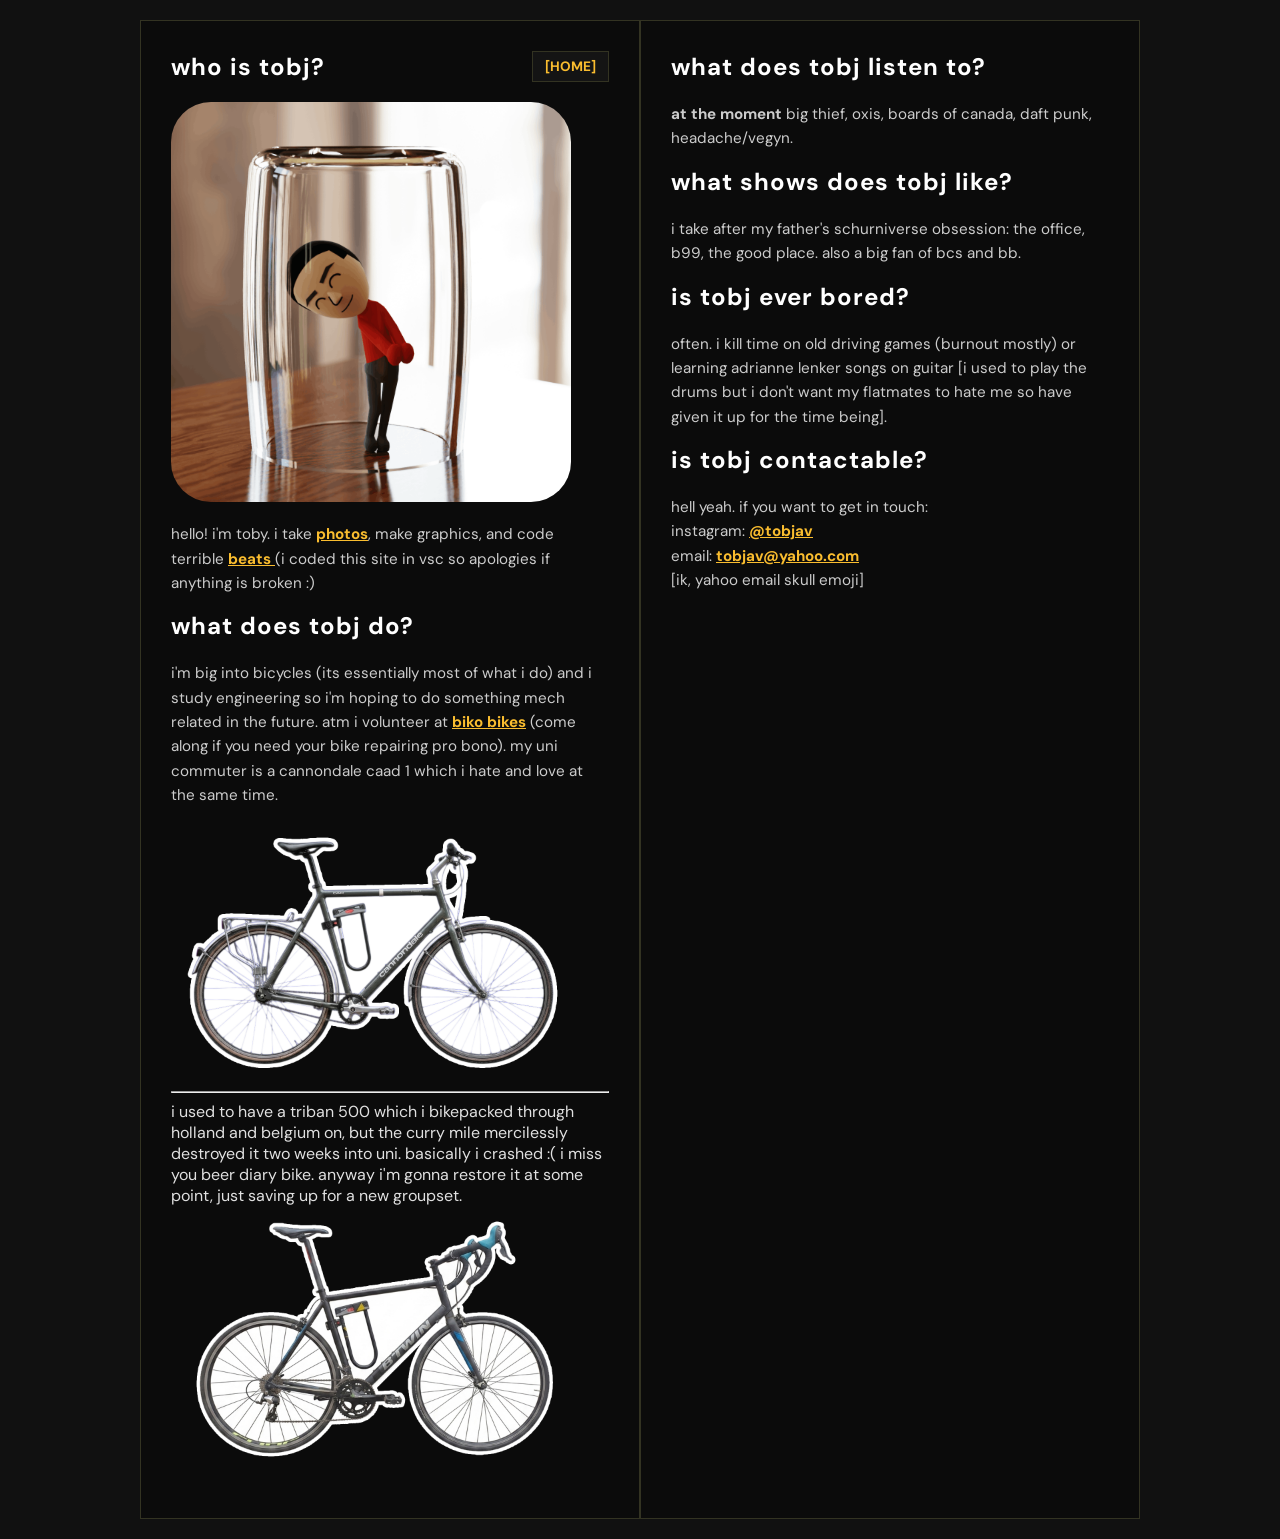
==== about.html @ a073119e "first commit" ====
<!DOCTYPE html>
<html lang="en">
<head>
    <meta charset="UTF-8">
    <meta name="viewport" content="width=device-width, initial-scale=1.0">
    <title>About Tobj</title>
    <style>
        /* This changes the text highlight selection color */
        ::selection {
            background-color: #fabd2f;
            color: #0b0b0b;
        }
        /* For Safari support */
        ::-moz-selection {
            background-color: #fabd2f;
            color: #0b0b0b;
        }
        @font-face {
            font-family: 'DM';
            src: url('DMSans-VariableFont_opsz,wght.ttf') format('woff2');
            /* font-weight: normal; */
            /* font-style: normal; */
        }
        body {
            background-color: #111111; 
            color: #e0e0e0;
            font-family: DM;
            margin: 0;
            padding: 20px;
            display: flex;
            justify-content: center;
        }
        a {
            color: #fabd2f;
            text-decoration: underline;
            font-weight: bolder;    
        }
        .wrapper {
            max-width: 1000px;
            width: 100%;
            display: grid;
            grid-template-columns: 1fr 1fr; 
            gap: 0px; 
        }

        .content-box {
            border: 1px solid #333322; 
            padding: 30px;
            box-sizing: border-box;
            background-color: rgba(11, 11, 11, 0.8); 
        }

        .content-box h2 {
            font-family: DM; 
            font-size: 1.5rem;
            letter-spacing: 1px;
            margin-top: 0;
            margin-bottom: 20px;
            color: #ffffff;
        }

        .content-box p {
            line-height: 1.6;
            font-size: 0.95rem;
            color: #cccccc;
        }

        .header-container {
            display: flex;
            justify-content: space-between; /* Pushes title to left, button to right */
            align-items: center;     /* Perfectly aligns them vertically */
            margin-bottom: 20px;     /* Spaces it from content below */
        }

        .home-btn {
            display: inline-block;   /* Changed from display: table */
            padding: 6px 12px;
            border: 1px solid #333322;
            background-color: #141414;
            color: #fabd2f;
            text-decoration: none;
            font-weight: bold;
            font-size: 0.85rem;
            transition: all 0.2s ease;
        }

        /* Optional: Removes default margin from header so alignment is perfect */
        .header-container h2 {
            margin: 0; 
        }

        .home-btn:hover {
            background-color: #fabd2f;
            color: #0b0b0b;
            border-color: #fabd2f;
        }

        /* ── SPLASH ── */
        #splash-screen {
            position: fixed;
            inset: 0;
            background: #111111;
            display: flex;
            align-items: center;
            justify-content: center;
            z-index: 9999;
            transition: opacity 0.5s ease-out;
        }
        .splash-content { display:flex; flex-direction:column; align-items:center; gap:20px; }
        .splash-logo {
            font-size: clamp(32px, 12vw, 72px);
            font-weight: bold;
            letter-spacing: 0px;
            font-family: DM;
        }
        .progress-track {
            width:180px; height:4px;
            background:rgba(255,255,255,0.1);
            border-radius:2px; overflow:hidden;
        }
        .progress-bar {
            height:100%; width:0%;
            background:#FABD2F;
            animation: fakeLoad .5s cubic-bezier(0.4,0,0.2,1) forwards;
        }
        @keyframes fakeLoad {
            0%{width:0%} 100%{width:100%}
        }
        #splash-screen.fade-away { opacity:0; pointer-events:none; }


        @media (max-width: 768px) {
            .wrapper {
                grid-template-columns: 1fr;
            }
        }
    </style>
</head>
<body>
  <div id="splash-screen">
    <div class="splash-content">
        <div class="splash-logo">tobjav</div>
        <div class="progress-track"><div class="progress-bar"></div></div>
    </div>
  </div>
    <div class="wrapper">
        
        <div class="content-box">
            
        <div class="header-container">
            <h2>who is tobj?</h2>
            <a href="index.html" class="home-btn">[HOME]</a>
        </div>
            <img style="margin-left:auto;margin-right:auto;width: 400px; border-radius: 10%;"src="assets/images/mii.png">
            <p>hello! i'm toby. i take <a href="https://www.pexels.com/@toby-francis-2161504024/gallery/">photos</a>, make graphics, and code terrible <a href="strudels.html"> beats </a>(i coded this site in vsc so apologies if anything is broken :)</p>
            
            <!-- <br><hr style="border-color: #333322;"><br>  -->
            
            <h2>what does tobj do?</h2>
            <p>i'm big into bicycles (its essentially most of what i do) and i study engineering so i'm hoping to do something mech related in the future. atm i volunteer at <a href="https://www.instagram.com/bikobikes/">biko bikes</a> (come along if you need your bike repairing pro bono). my uni commuter is a cannondale caad 1 which i hate and love at the same time.</p>
            <img style="margin-left:auto;margin-right:auto;width: 400px; border-radius: 10%;"src="assets/bike/cannon.png"><br><hr>
            i used to have a triban 500 which i bikepacked through holland and belgium on, but the curry mile mercilessly destroyed it two weeks into uni. basically i crashed :( i miss you beer diary bike. anyway i'm gonna restore it at some point, just saving up for a new groupset.
            <img style="margin-left:auto;margin-right:auto;width: 400px; border-radius: 10%;"src="assets/bike/btwin.png"><br><br>
        </div>

        <div class="content-box">
            <h2>what does tobj listen to?</h2>
            <p><strong>at the moment</strong> big thief, oxis, boards of canada, daft punk, headache/vegyn.</p>
            <h2>what shows does tobj like?</h2>
            <p>i take after my father's schurniverse obsession: the office, b99, the good place. also a big fan of bcs and bb.
            </p>
            <h2>is tobj ever bored?</h2>
            <p>often. i kill time on old driving games (burnout mostly) or learning adrianne lenker songs on guitar [i used to play the drums but i don't want my flatmates to hate me so have given it up for the time being].</p>
            <h2>is tobj contactable?
            </h2>
            <p>hell yeah. if you want to get in touch: <br> instagram: <a href="https://www.instagram.com/tobjav/">@tobjav</a><br>
            email: <a href="mailto:tobjav@yahoo.com">tobjav@yahoo.com</a> <br>
            [ik, yahoo email skull emoji]</p>
        </div>

    </div>


<script>

window.addEventListener('DOMContentLoaded', () => {
    const splash = document.getElementById('splash-screen');
    
    // Wait 1.5 seconds (1500 milliseconds)
    setTimeout(() => {
        splash.classList.add('fade-away');
        
        // Wait 0.5 seconds for the CSS fade transition to finish, then delete it
        setTimeout(() => {
            splash.remove();
        }, 500);
        
    }, 500);
});

</script>
</body>
</html>
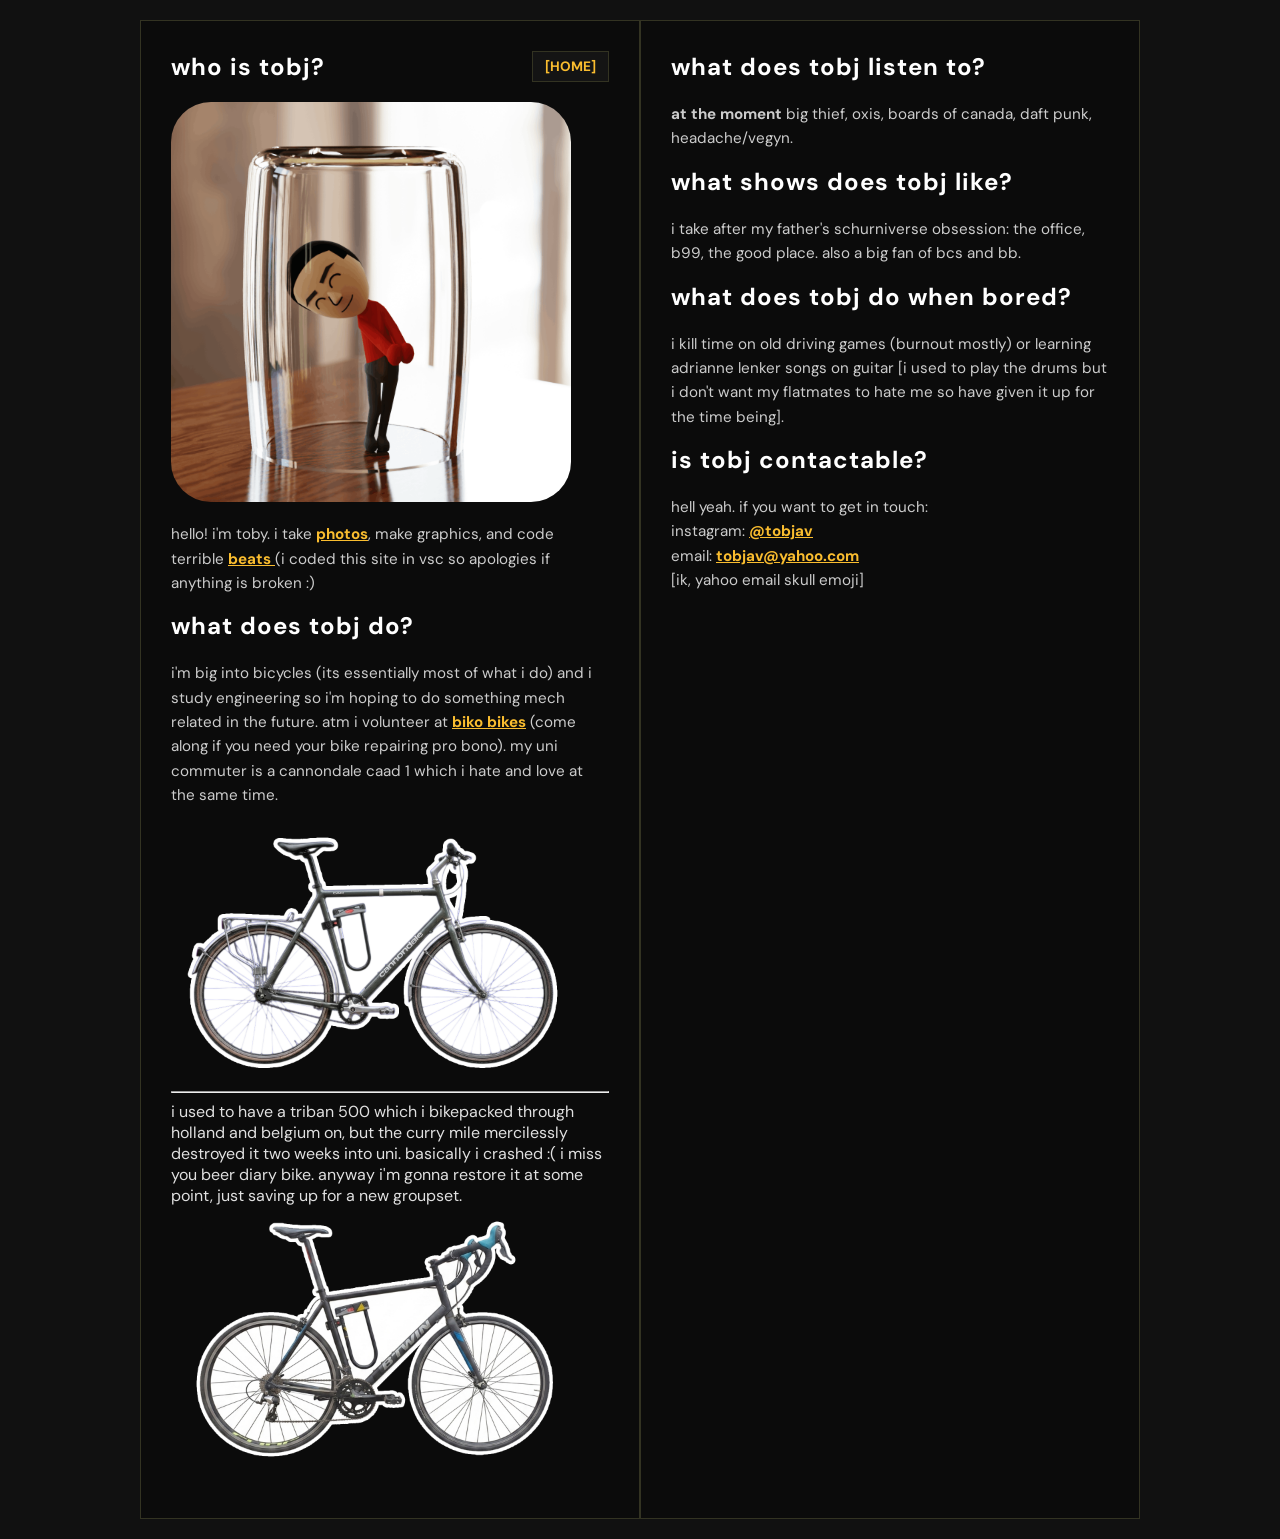
==== commit 4db919c1: "about changed" ====
--- a/about.html
+++ b/about.html
@@ -2,7 +2,7 @@
 <html lang="en">
 <head>
     <meta charset="UTF-8">
-    <meta name="viewport" content="width=device-width, initial-scale=1.0">
+    <meta name="viewport" content="width=device-width, initial-scale=1.0, maximum-scale=1.0, viewport-fit=cover">
     <title>About Tobj</title>
     <style>
         /* This changes the text highlight selection color */
@@ -132,6 +132,14 @@
         @media (max-width: 768px) {
             .wrapper {
                 grid-template-columns: 1fr;
+            }
+        }
+
+        @media (orientation: portrait) {
+            img {
+                max-width: 100% !important;
+                width: 100% !important;
+                height: auto !important;
             }
         }
     </style>
@@ -169,8 +177,8 @@
             <h2>what shows does tobj like?</h2>
             <p>i take after my father's schurniverse obsession: the office, b99, the good place. also a big fan of bcs and bb.
             </p>
-            <h2>is tobj ever bored?</h2>
-            <p>often. i kill time on old driving games (burnout mostly) or learning adrianne lenker songs on guitar [i used to play the drums but i don't want my flatmates to hate me so have given it up for the time being].</p>
+            <h2>what does tobj do when bored?</h2>
+            <p>i kill time on old driving games (burnout mostly) or learning adrianne lenker songs on guitar [i used to play the drums but i don't want my flatmates to hate me so have given it up for the time being].</p>
             <h2>is tobj contactable?
             </h2>
             <p>hell yeah. if you want to get in touch: <br> instagram: <a href="https://www.instagram.com/tobjav/">@tobjav</a><br>
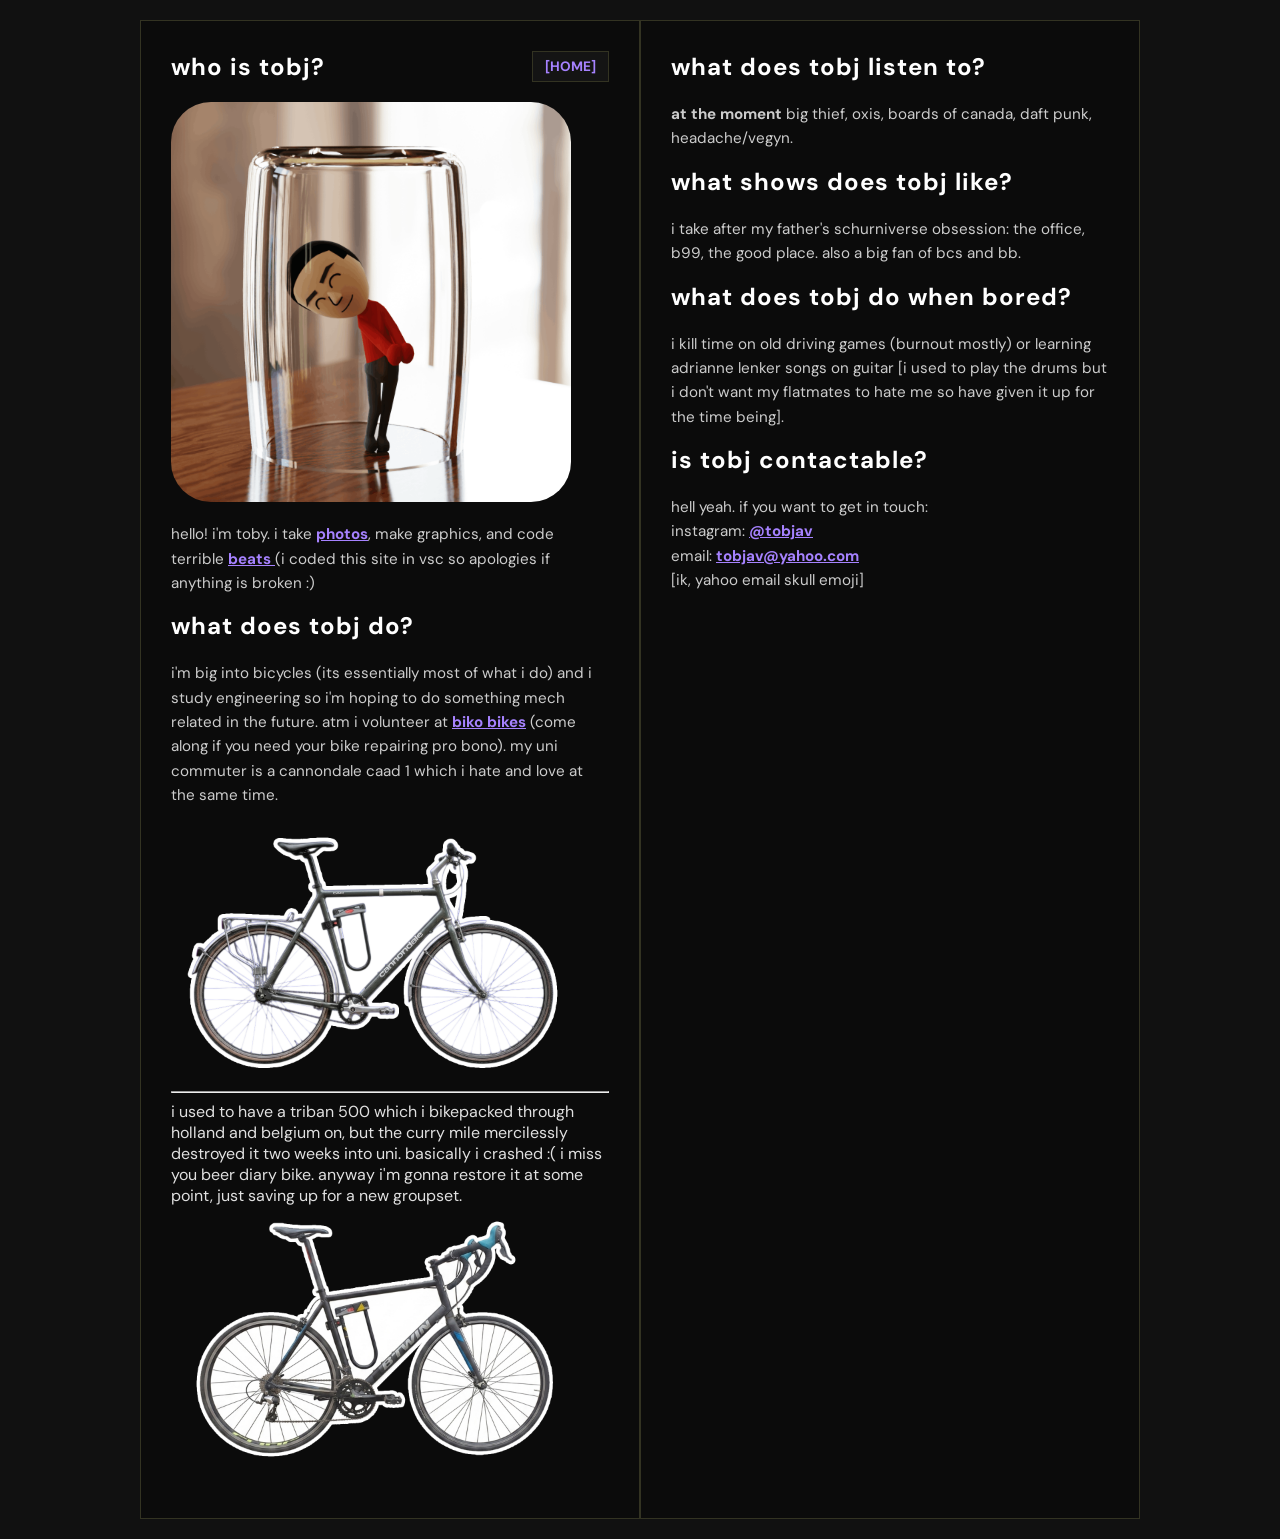
==== commit 4e03b28d: "colours" ====
--- a/about.html
+++ b/about.html
@@ -7,12 +7,12 @@
     <style>
         /* This changes the text highlight selection color */
         ::selection {
-            background-color: #fabd2f;
+            background-color: #A682FF;
             color: #0b0b0b;
         }
         /* For Safari support */
         ::-moz-selection {
-            background-color: #fabd2f;
+            background-color: #A682FF;
             color: #0b0b0b;
         }
         @font-face {
@@ -31,7 +31,7 @@
             justify-content: center;
         }
         a {
-            color: #fabd2f;
+            color: #A682FF;
             text-decoration: underline;
             font-weight: bolder;    
         }
@@ -77,7 +77,7 @@
             padding: 6px 12px;
             border: 1px solid #333322;
             background-color: #141414;
-            color: #fabd2f;
+            color: #A682FF;
             text-decoration: none;
             font-weight: bold;
             font-size: 0.85rem;
@@ -90,9 +90,9 @@
         }
 
         .home-btn:hover {
-            background-color: #fabd2f;
+            background-color: #A682FF;
             color: #0b0b0b;
-            border-color: #fabd2f;
+            border-color: #A682FF;
         }
 
         /* ── SPLASH ── */
@@ -120,7 +120,7 @@
         }
         .progress-bar {
             height:100%; width:0%;
-            background:#FABD2F;
+            background:#A682FF;
             animation: fakeLoad .5s cubic-bezier(0.4,0,0.2,1) forwards;
         }
         @keyframes fakeLoad {
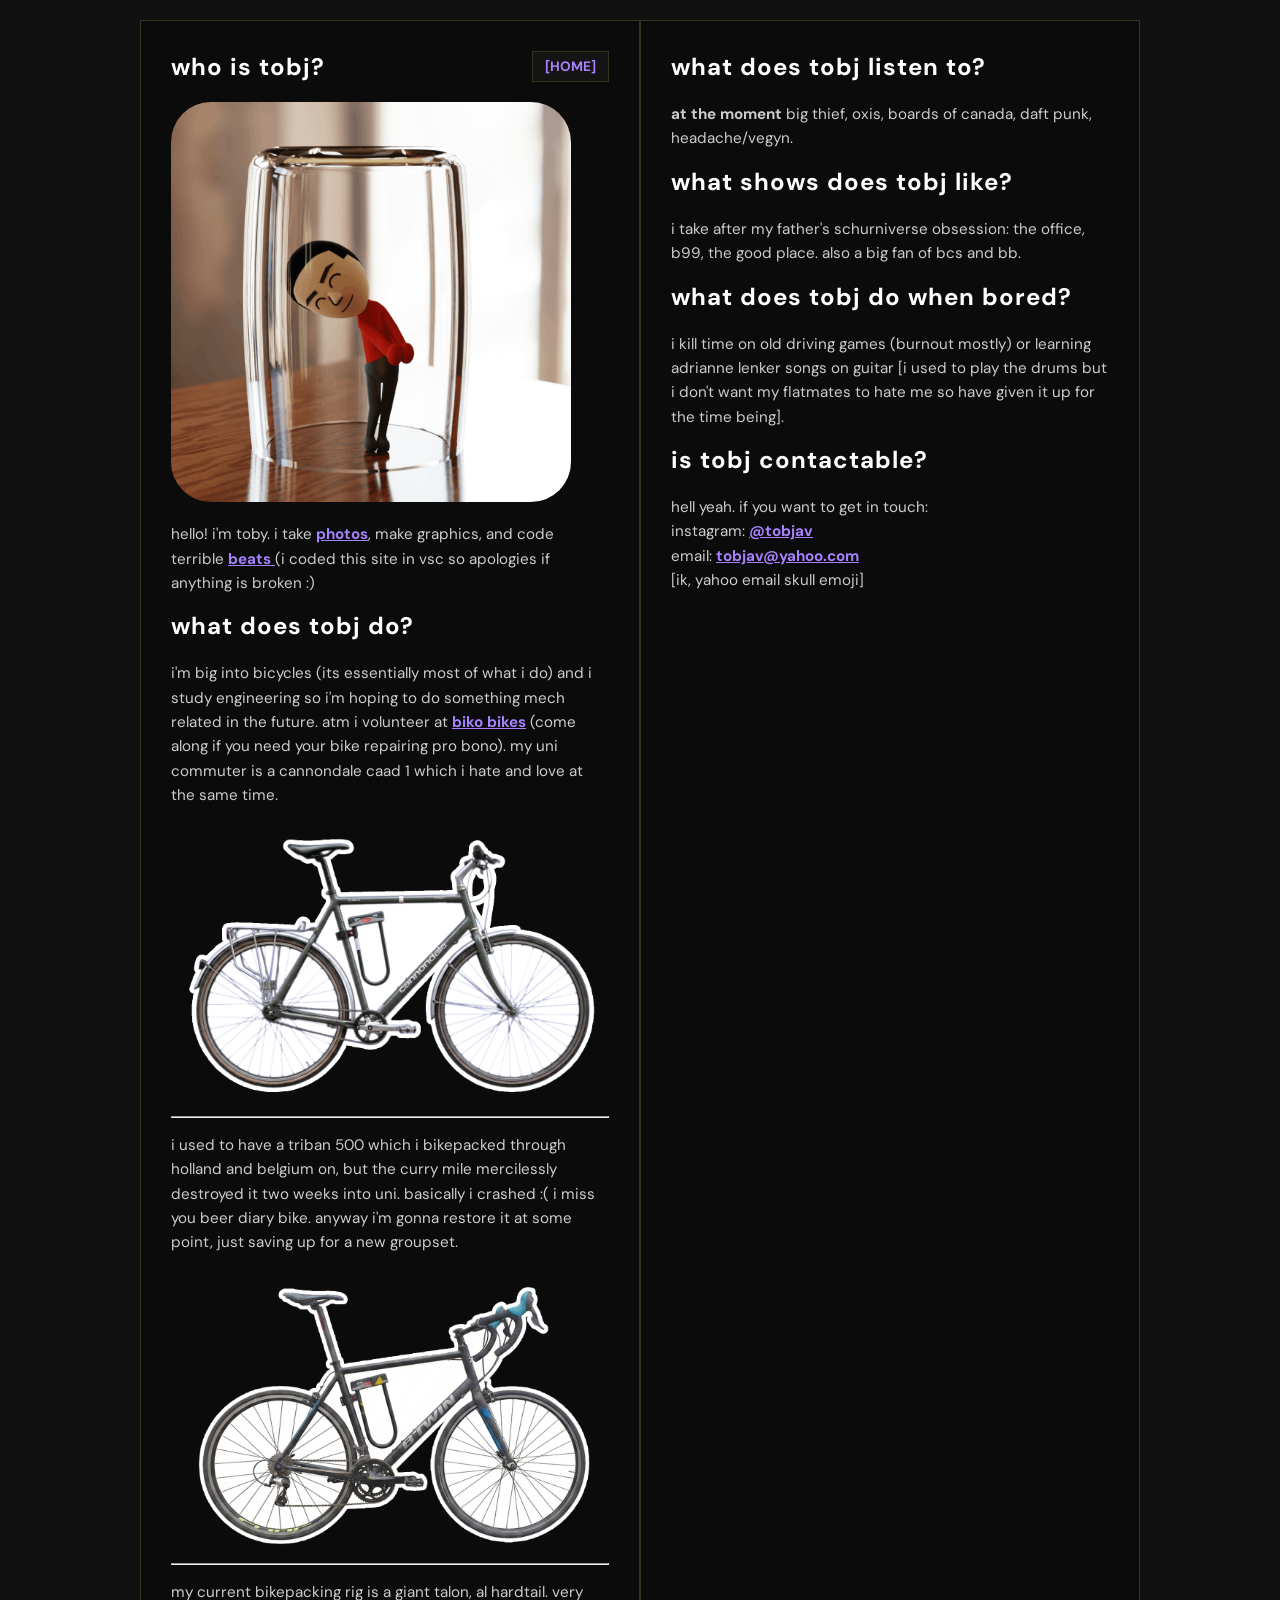
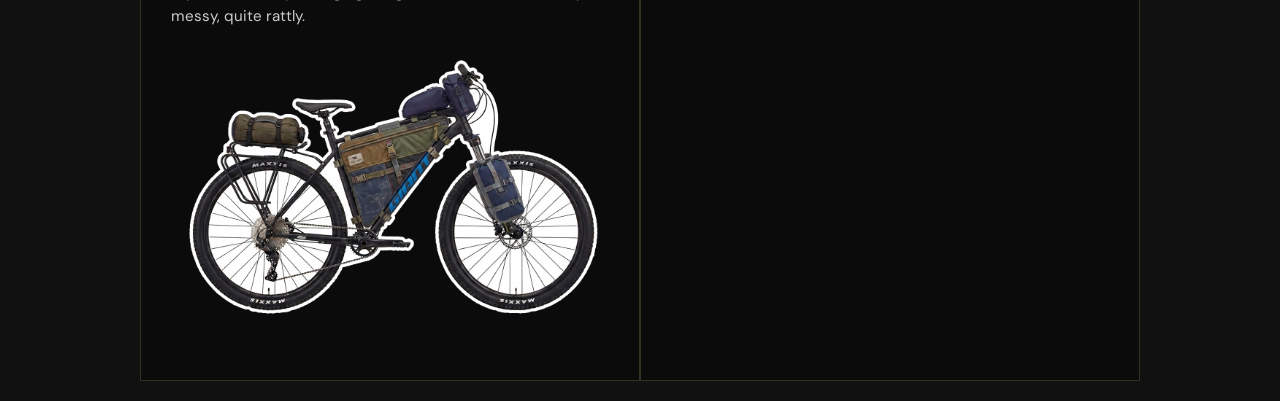
==== commit 31c0e31b: "giant" ====
--- a/about.html
+++ b/about.html
@@ -166,9 +166,11 @@
             
             <h2>what does tobj do?</h2>
             <p>i'm big into bicycles (its essentially most of what i do) and i study engineering so i'm hoping to do something mech related in the future. atm i volunteer at <a href="https://www.instagram.com/bikobikes/">biko bikes</a> (come along if you need your bike repairing pro bono). my uni commuter is a cannondale caad 1 which i hate and love at the same time.</p>
-            <img style="margin-left:auto;margin-right:auto;width: 400px; border-radius: 10%;"src="assets/bike/cannon.png"><br><hr>
-            i used to have a triban 500 which i bikepacked through holland and belgium on, but the curry mile mercilessly destroyed it two weeks into uni. basically i crashed :( i miss you beer diary bike. anyway i'm gonna restore it at some point, just saving up for a new groupset.
-            <img style="margin-left:auto;margin-right:auto;width: 400px; border-radius: 10%;"src="assets/bike/btwin.png"><br><br>
+            <img style="margin-left:auto;margin-right:auto;width: 100%; border-radius: 10%;"src="assets/bike/cannon.png"><br><hr>
+            <p>i used to have a triban 500 which i bikepacked through holland and belgium on, but the curry mile mercilessly destroyed it two weeks into uni. basically i crashed :( i miss you beer diary bike. anyway i'm gonna restore it at some point, just saving up for a new groupset.</p>
+            <img style="margin-left:auto;margin-right:auto;width: 100%; border-radius: 10%;"src="assets/bike/btwin.png"><br><hr>
+            <p>my current bikepacking rig is a giant talon, al hardtail. very messy, quite rattly.</p>
+            <img style="margin-left:auto;margin-right:auto;width: 100%; border-radius: 10%;"src="assets/bike/giant.png"><br><br>
         </div>
 
         <div class="content-box">
